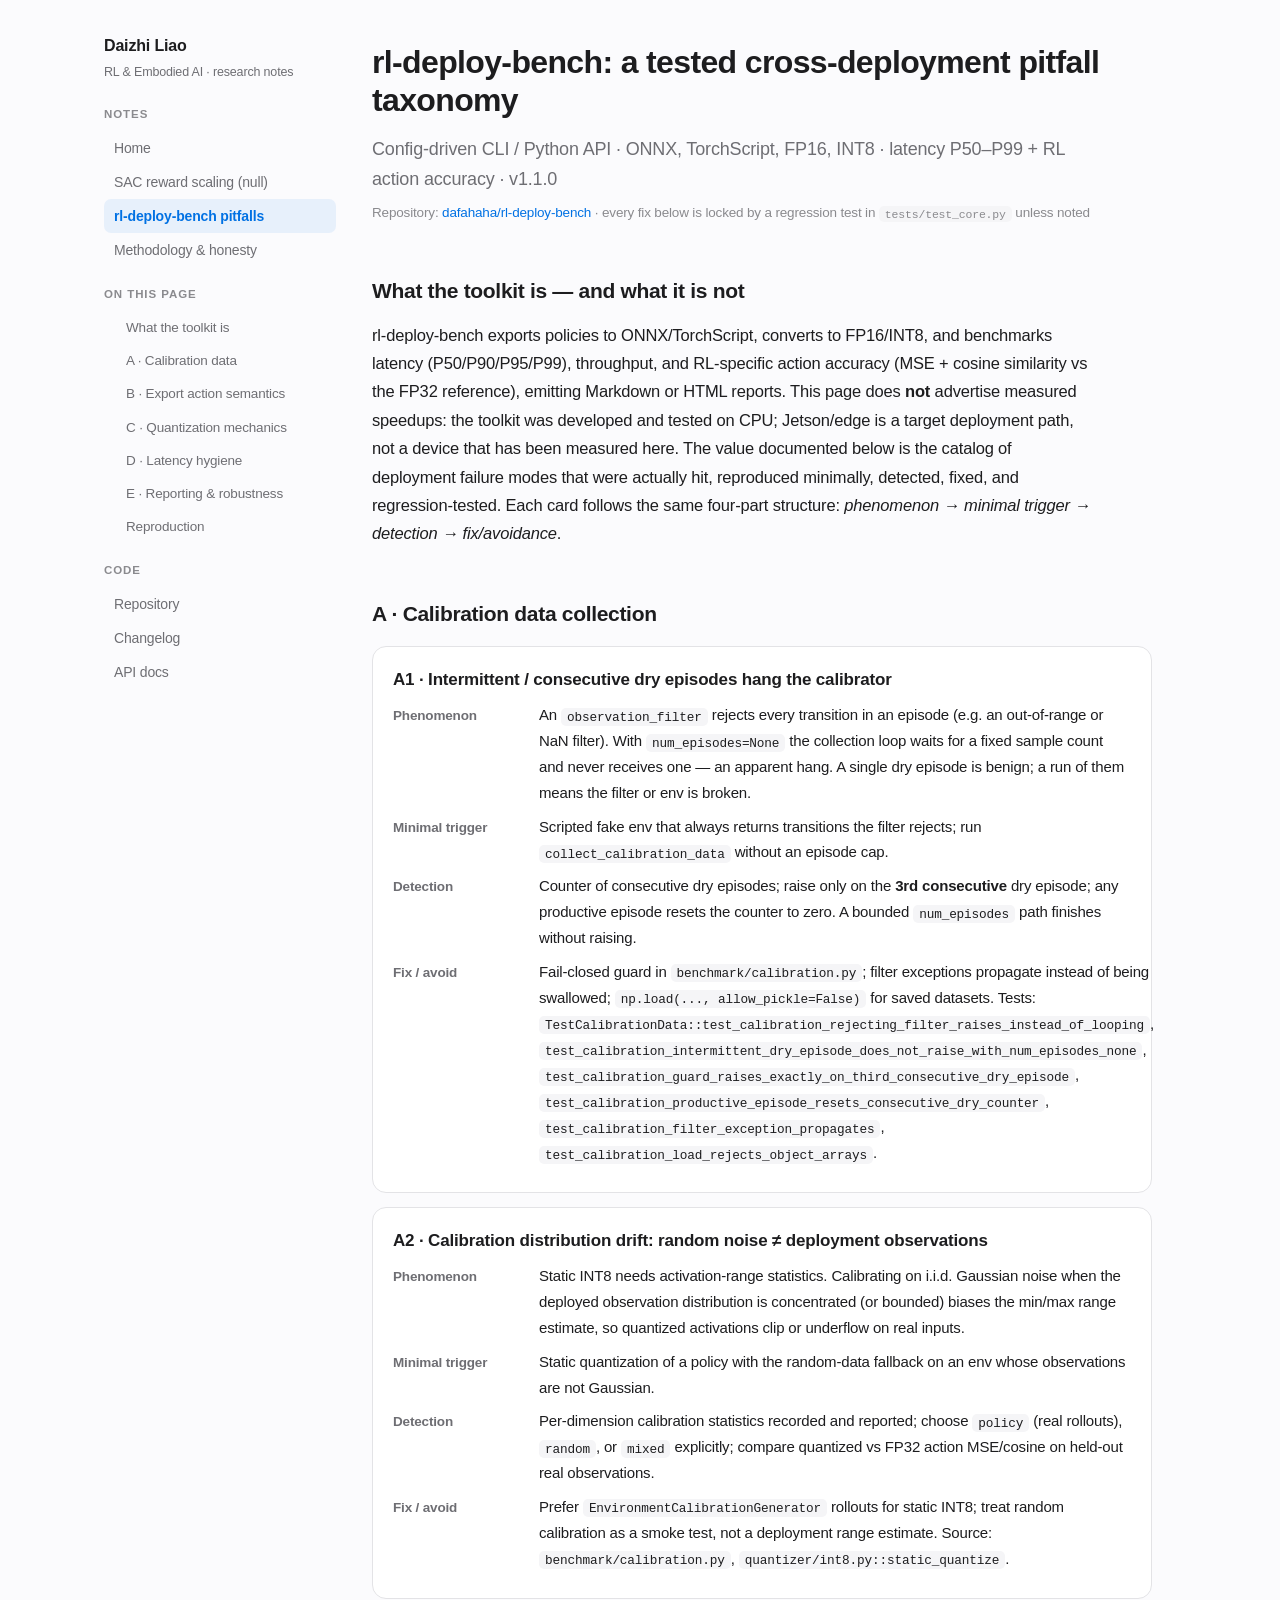
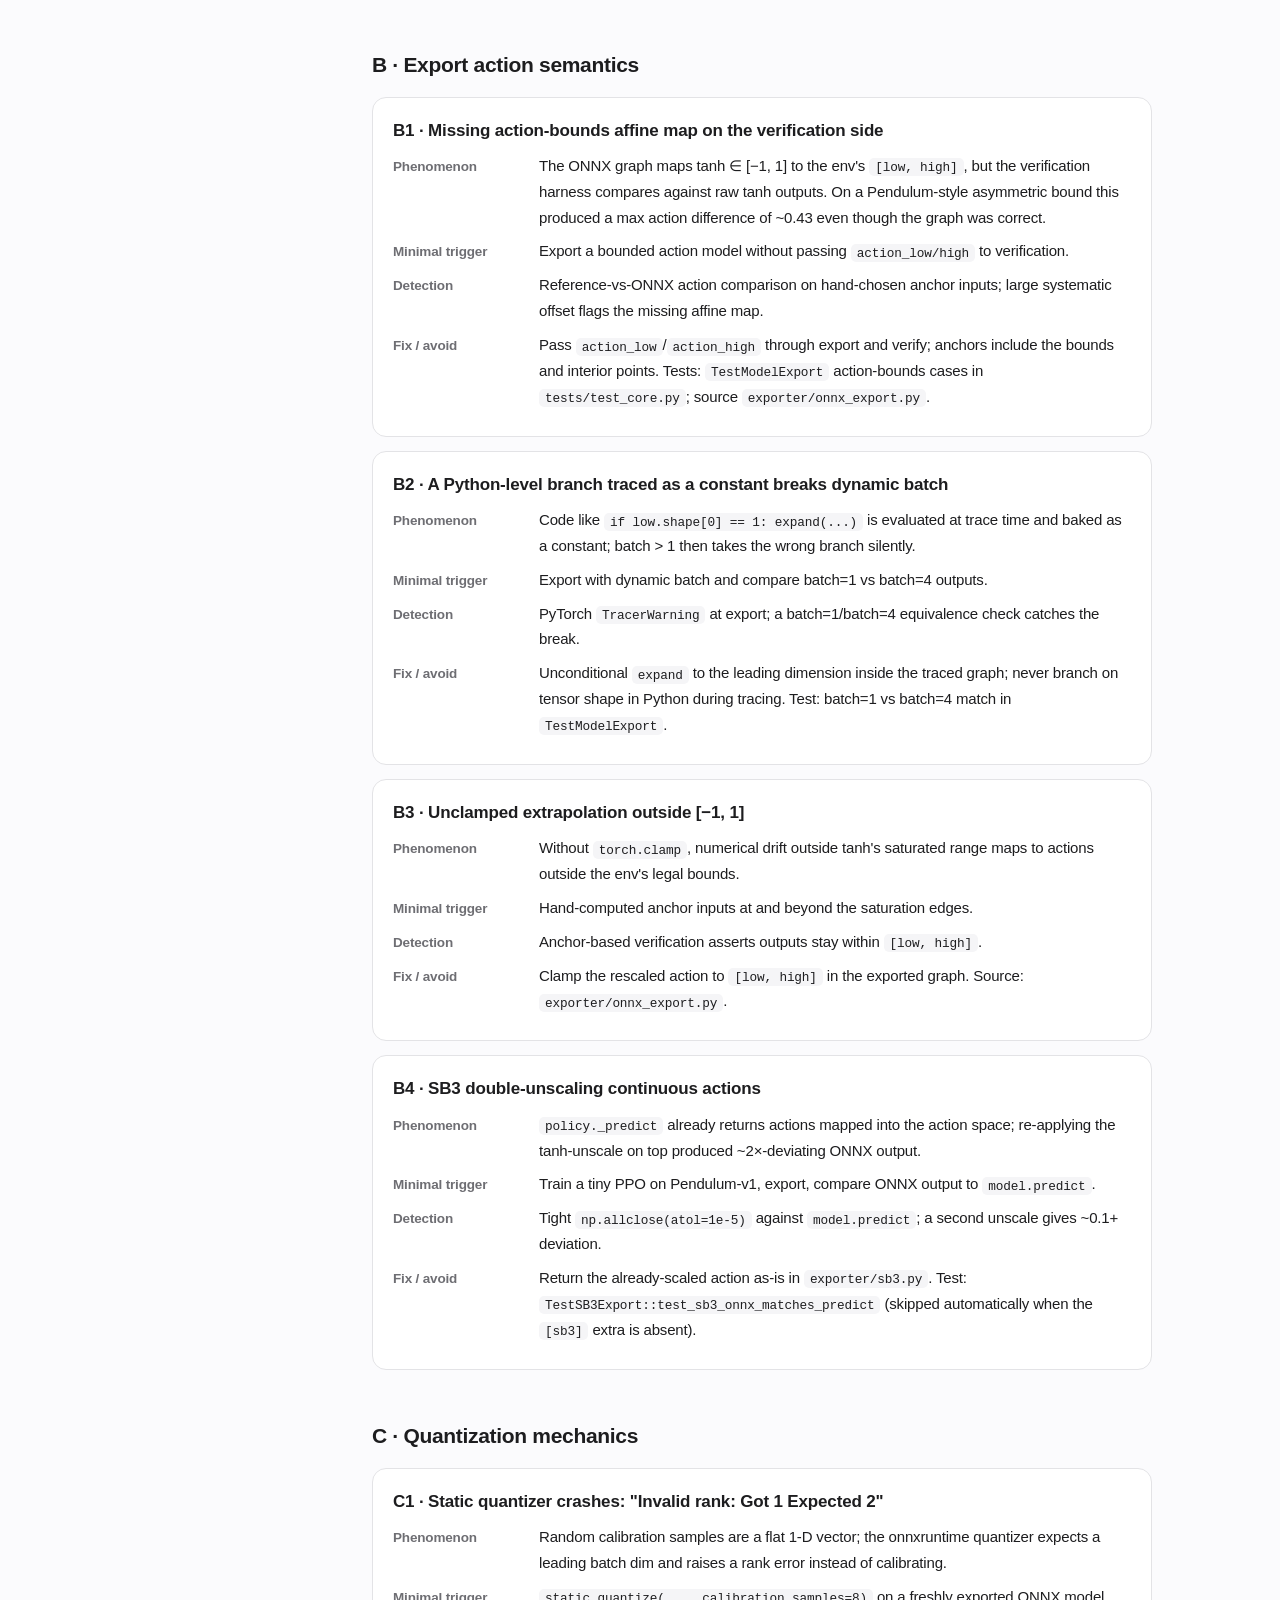
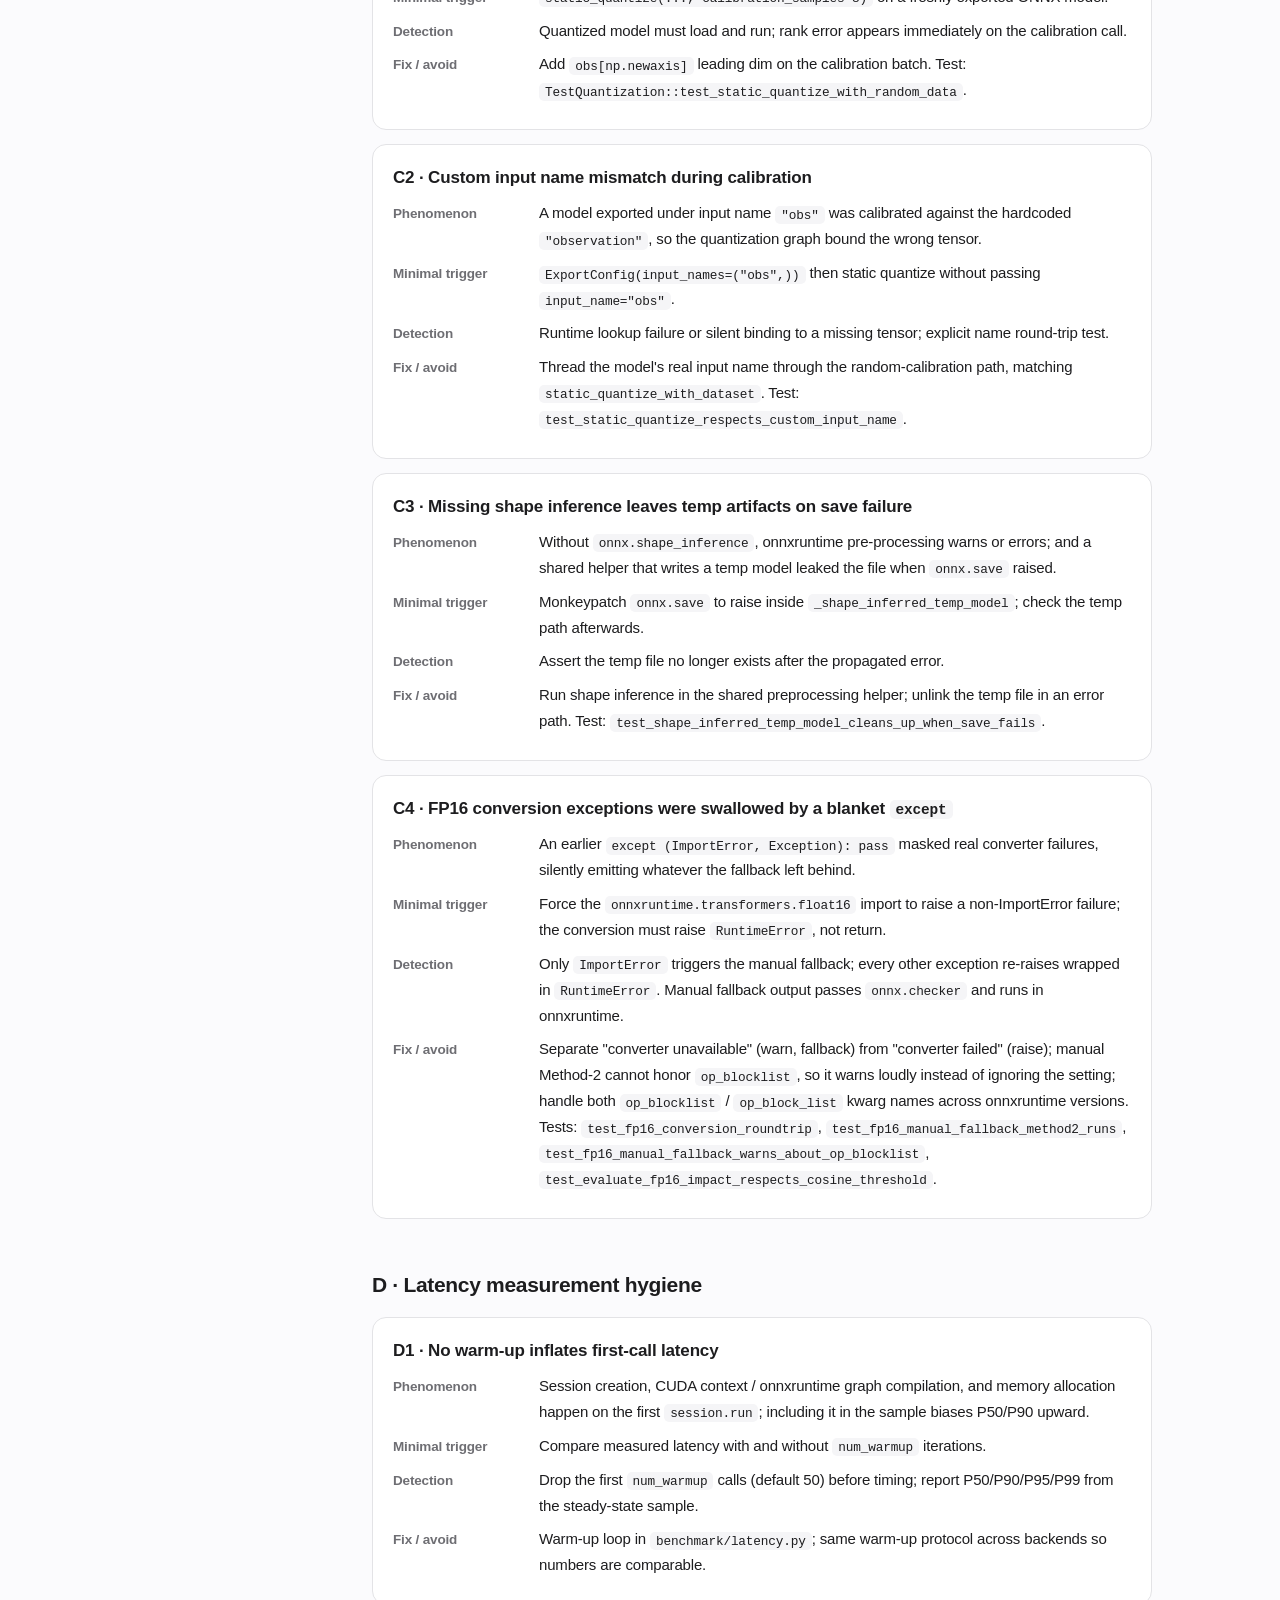
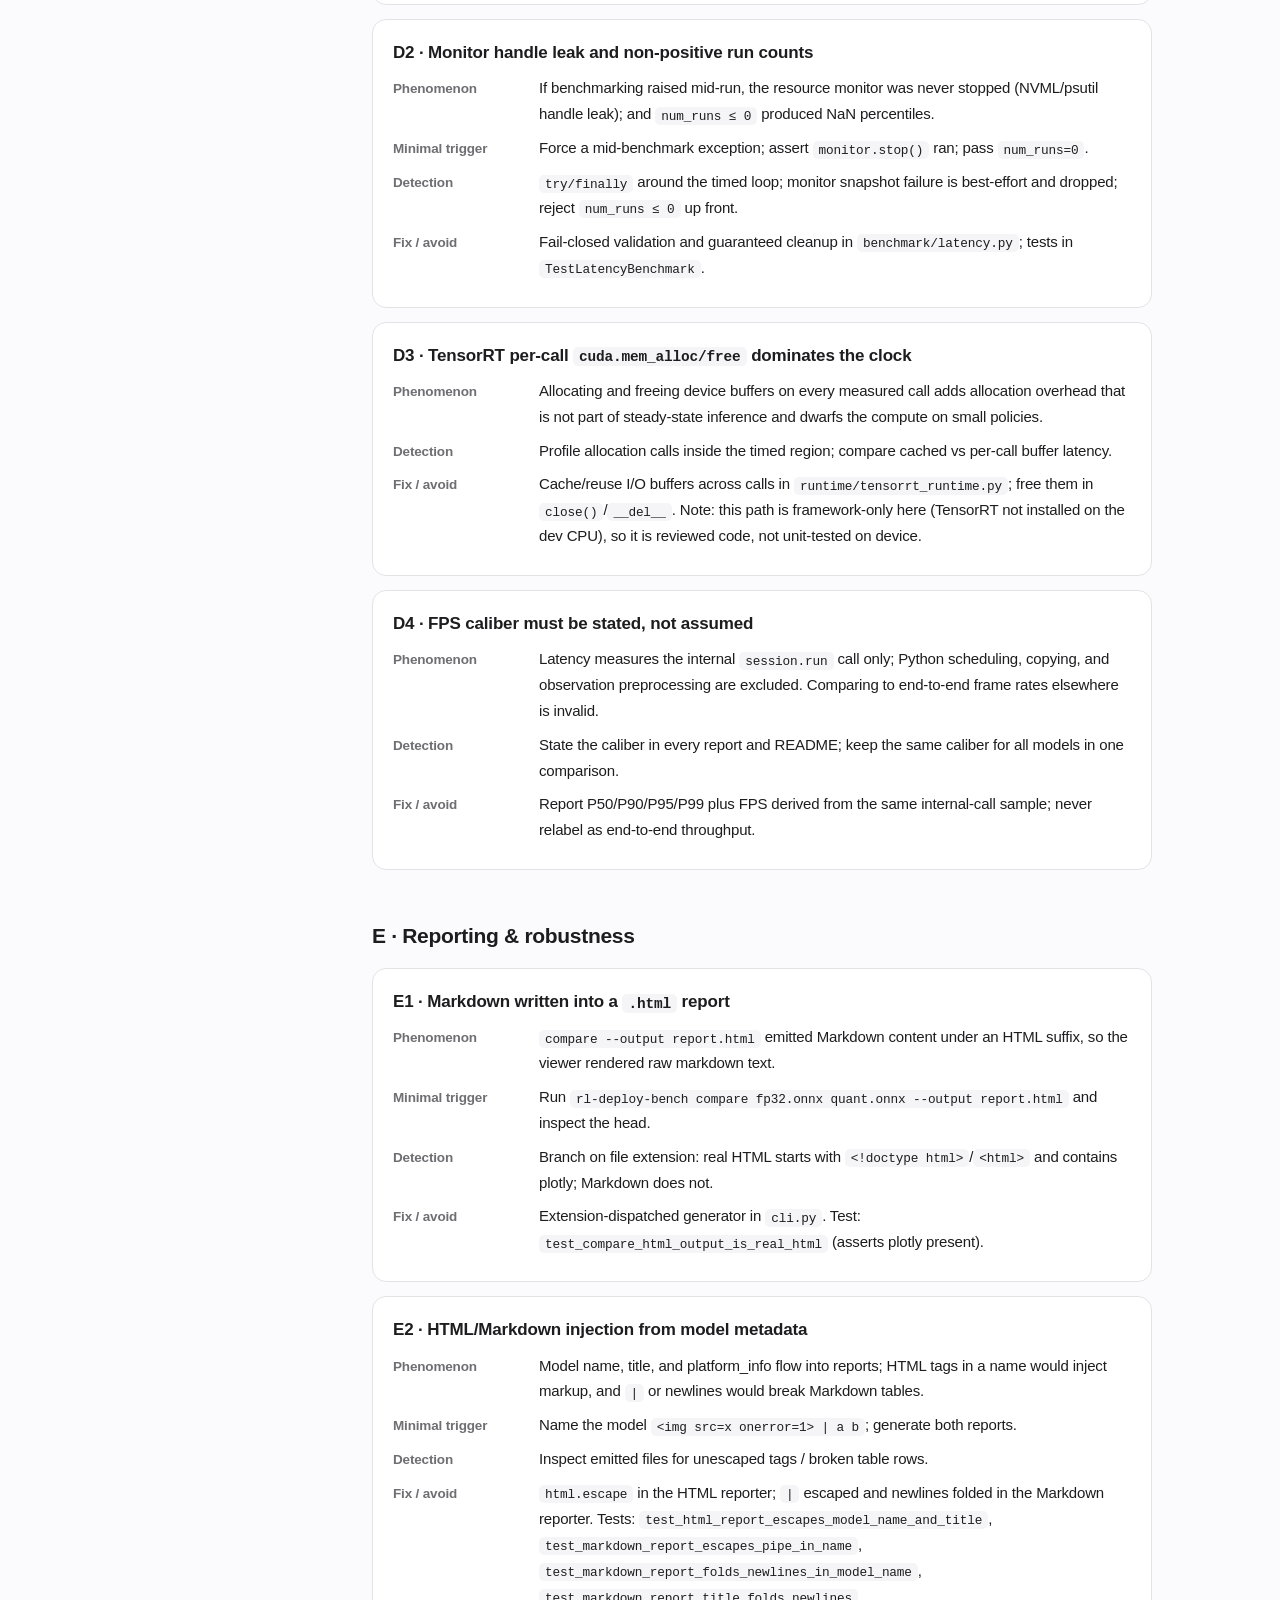
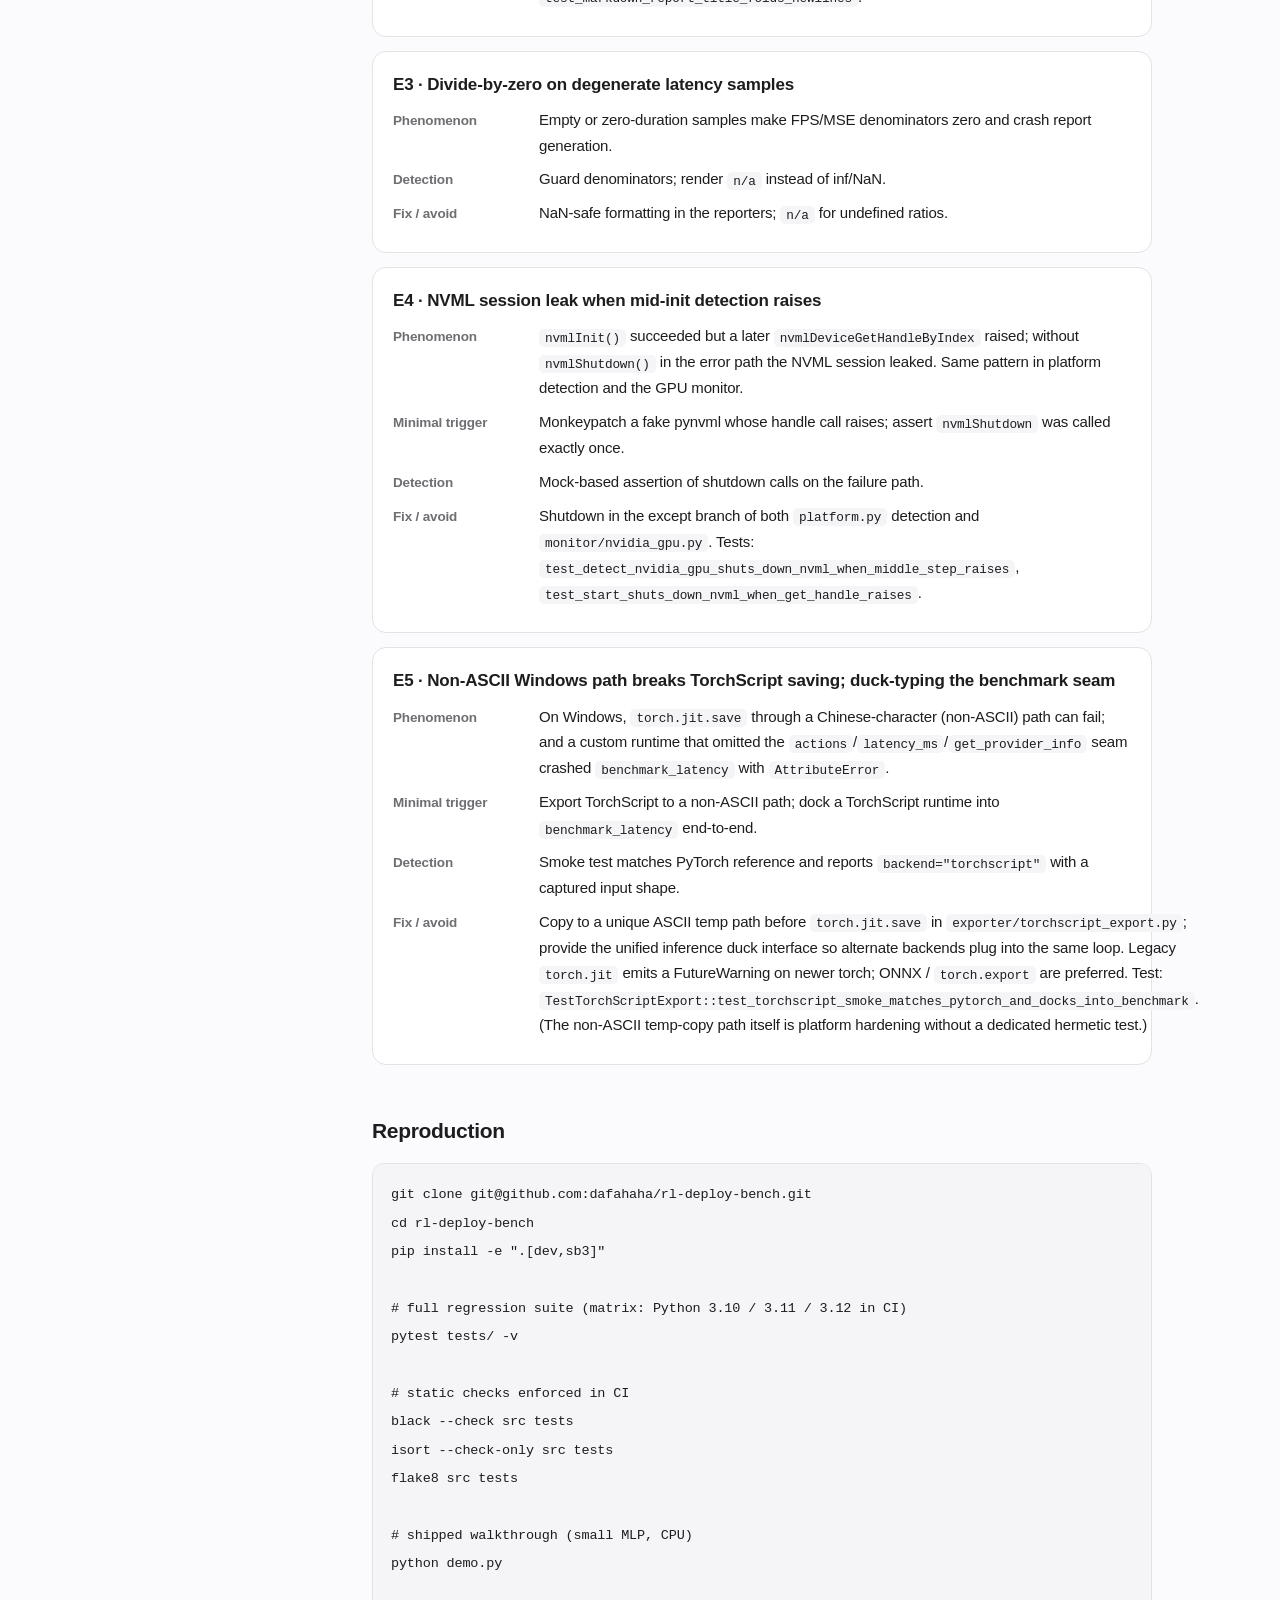
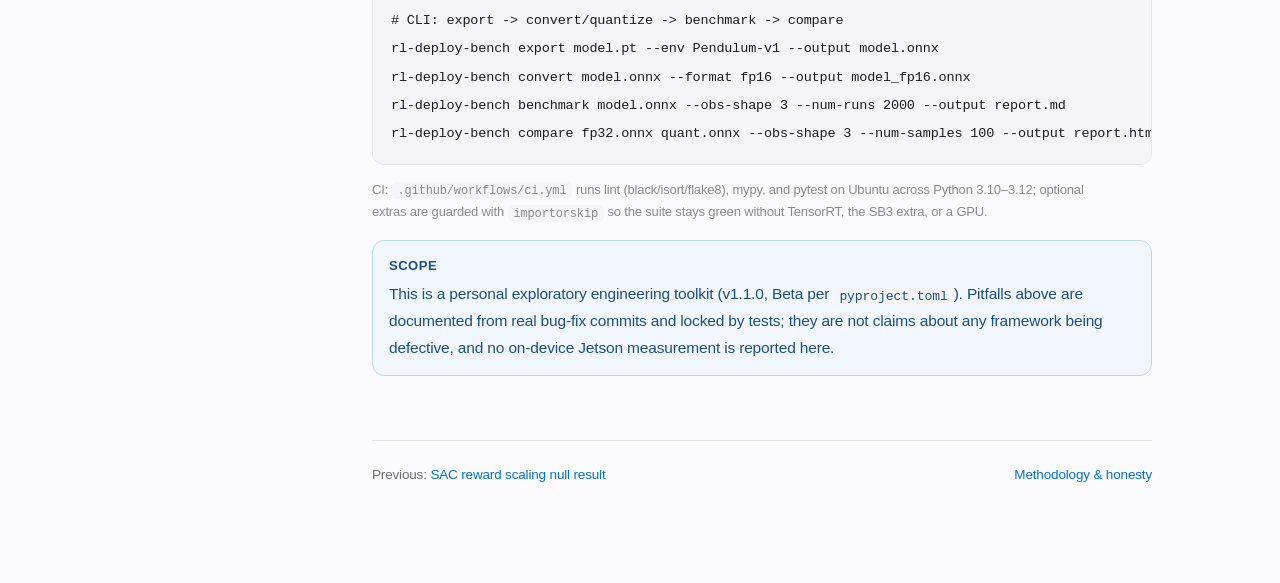
==== docs/deploy-bench.html @ 6b0fac06 "Add zero-build static research notes site under docs/ - Home, pre-registered SAC null-result page, r" ====
<!DOCTYPE html>
<html lang="en">
<head>
<meta charset="utf-8">
<meta name="viewport" content="width=device-width, initial-scale=1">
<title>rl-deploy-bench: a tested cross-deployment pitfall taxonomy · Daizhi Liao</title>
<meta name="description" content="Pitfall taxonomy from rl-deploy-bench v1.1.0: calibration dry episodes, action-bounds affine mismatch, static-quantization rank errors, swallowed FP16 exceptions, monitor leaks, report injection — each with phenomenon, minimal trigger, detection, fix, and the regression test that locks it.">
<link rel="stylesheet" href="assets/style.css">
</head>
<body>
<div class="layout">

<aside class="sidebar">
  <a class="brand" href="index.html">Daizhi Liao<small>RL &amp; Embodied AI · research notes</small></a>
  <nav>
    <div class="group">Notes</div>
    <a href="index.html">Home</a>
    <a href="sac-reward-scaling.html">SAC reward scaling (null)</a>
    <a href="deploy-bench.html" class="active">rl-deploy-bench pitfalls</a>
    <a href="methodology.html">Methodology &amp; honesty</a>
    <div class="group">On this page</div>
    <a href="#what" class="sub">What the toolkit is</a>
    <a href="#calibration" class="sub">A · Calibration data</a>
    <a href="#export" class="sub">B · Export action semantics</a>
    <a href="#quant" class="sub">C · Quantization mechanics</a>
    <a href="#latency" class="sub">D · Latency hygiene</a>
    <a href="#report" class="sub">E · Reporting &amp; robustness</a>
    <a href="#repro" class="sub">Reproduction</a>
    <div class="group">Code</div>
    <a href="https://github.com/dafahaha/rl-deploy-bench" target="_blank" rel="noopener">Repository</a>
    <a href="https://github.com/dafahaha/rl-deploy-bench/blob/main/CHANGELOG.md" target="_blank" rel="noopener">Changelog</a>
    <a href="https://github.com/dafahaha/rl-deploy-bench/blob/main/API.md" target="_blank" rel="noopener">API docs</a>
  </nav>
</aside>

<main class="content">

<header>
  <h1>rl-deploy-bench: a tested cross-deployment pitfall taxonomy</h1>
  <p class="subtitle">Config-driven CLI / Python API · ONNX, TorchScript, FP16, INT8 · latency P50–P99 + RL action accuracy · v1.1.0</p>
  <p class="meta">Repository: <a href="https://github.com/dafahaha/rl-deploy-bench" target="_blank" rel="noopener">dafahaha/rl-deploy-bench</a> · every fix below is locked by a regression test in <code>tests/test_core.py</code> unless noted</p>
</header>

<section id="what" class="toc-anchor">
<h2>What the toolkit is — and what it is not</h2>
<p>
  rl-deploy-bench exports policies to ONNX/TorchScript, converts to FP16/INT8, and benchmarks
  latency (P50/P90/P95/P99), throughput, and RL-specific action accuracy (MSE + cosine similarity
  vs the FP32 reference), emitting Markdown or HTML reports. This page does <strong>not</strong>
  advertise measured speedups: the toolkit was developed and tested on CPU; Jetson/edge is a target
  deployment path, not a device that has been measured here. The value documented below is the
  catalog of deployment failure modes that were actually hit, reproduced minimally, detected, fixed,
  and regression-tested. Each card follows the same four-part structure: <em>phenomenon → minimal
  trigger → detection → fix/avoidance</em>.
</p>
</section>

<h2 id="calibration" class="toc-anchor">A · Calibration data collection</h2>

<div class="pitfall">
  <h3>A1 · Intermittent / consecutive dry episodes hang the calibrator</h3>
  <div class="row"><b>Phenomenon</b><div>An <code>observation_filter</code> rejects every transition in an episode (e.g. an out-of-range or NaN filter). With <code>num_episodes=None</code> the collection loop waits for a fixed sample count and never receives one — an apparent hang. A single dry episode is benign; a run of them means the filter or env is broken.</div></div>
  <div class="row"><b>Minimal trigger</b><div>Scripted fake env that always returns transitions the filter rejects; run <code>collect_calibration_data</code> without an episode cap.</div></div>
  <div class="row"><b>Detection</b><div>Counter of consecutive dry episodes; raise only on the <strong>3rd consecutive</strong> dry episode; any productive episode resets the counter to zero. A bounded <code>num_episodes</code> path finishes without raising.</div></div>
  <div class="row"><b>Fix / avoid</b><div>Fail-closed guard in <code>benchmark/calibration.py</code>; filter exceptions propagate instead of being swallowed; <code>np.load(..., allow_pickle=False)</code> for saved datasets. Tests: <code>TestCalibrationData::test_calibration_rejecting_filter_raises_instead_of_looping</code>, <code>test_calibration_intermittent_dry_episode_does_not_raise_with_num_episodes_none</code>, <code>test_calibration_guard_raises_exactly_on_third_consecutive_dry_episode</code>, <code>test_calibration_productive_episode_resets_consecutive_dry_counter</code>, <code>test_calibration_filter_exception_propagates</code>, <code>test_calibration_load_rejects_object_arrays</code>.</div></div>
</div>

<div class="pitfall">
  <h3>A2 · Calibration distribution drift: random noise ≠ deployment observations</h3>
  <div class="row"><b>Phenomenon</b><div>Static INT8 needs activation-range statistics. Calibrating on i.i.d. Gaussian noise when the deployed observation distribution is concentrated (or bounded) biases the min/max range estimate, so quantized activations clip or underflow on real inputs.</div></div>
  <div class="row"><b>Minimal trigger</b><div>Static quantization of a policy with the random-data fallback on an env whose observations are not Gaussian.</div></div>
  <div class="row"><b>Detection</b><div>Per-dimension calibration statistics recorded and reported; choose <code>policy</code> (real rollouts), <code>random</code>, or <code>mixed</code> explicitly; compare quantized vs FP32 action MSE/cosine on held-out real observations.</div></div>
  <div class="row"><b>Fix / avoid</b><div>Prefer <code>EnvironmentCalibrationGenerator</code> rollouts for static INT8; treat random calibration as a smoke test, not a deployment range estimate. Source: <code>benchmark/calibration.py</code>, <code>quantizer/int8.py::static_quantize</code>.</div></div>
</div>

<h2 id="export" class="toc-anchor">B · Export action semantics</h2>

<div class="pitfall">
  <h3>B1 · Missing action-bounds affine map on the verification side</h3>
  <div class="row"><b>Phenomenon</b><div>The ONNX graph maps tanh ∈ [−1, 1] to the env's <code>[low, high]</code>, but the verification harness compares against raw tanh outputs. On a Pendulum-style asymmetric bound this produced a max action difference of ~0.43 even though the graph was correct.</div></div>
  <div class="row"><b>Minimal trigger</b><div>Export a bounded action model without passing <code>action_low/high</code> to verification.</div></div>
  <div class="row"><b>Detection</b><div>Reference-vs-ONNX action comparison on hand-chosen anchor inputs; large systematic offset flags the missing affine map.</div></div>
  <div class="row"><b>Fix / avoid</b><div>Pass <code>action_low</code>/<code>action_high</code> through export and verify; anchors include the bounds and interior points. Tests: <code>TestModelExport</code> action-bounds cases in <code>tests/test_core.py</code>; source <code>exporter/onnx_export.py</code>.</div></div>
</div>

<div class="pitfall">
  <h3>B2 · A Python-level branch traced as a constant breaks dynamic batch</h3>
  <div class="row"><b>Phenomenon</b><div>Code like <code>if low.shape[0] == 1: expand(...)</code> is evaluated at trace time and baked as a constant; batch > 1 then takes the wrong branch silently.</div></div>
  <div class="row"><b>Minimal trigger</b><div>Export with dynamic batch and compare batch=1 vs batch=4 outputs.</div></div>
  <div class="row"><b>Detection</b><div>PyTorch <code>TracerWarning</code> at export; a batch=1/batch=4 equivalence check catches the break.</div></div>
  <div class="row"><b>Fix / avoid</b><div>Unconditional <code>expand</code> to the leading dimension inside the traced graph; never branch on tensor shape in Python during tracing. Test: batch=1 vs batch=4 match in <code>TestModelExport</code>.</div></div>
</div>

<div class="pitfall">
  <h3>B3 · Unclamped extrapolation outside [−1, 1]</h3>
  <div class="row"><b>Phenomenon</b><div>Without <code>torch.clamp</code>, numerical drift outside tanh's saturated range maps to actions outside the env's legal bounds.</div></div>
  <div class="row"><b>Minimal trigger</b><div>Hand-computed anchor inputs at and beyond the saturation edges.</div></div>
  <div class="row"><b>Detection</b><div>Anchor-based verification asserts outputs stay within <code>[low, high]</code>.</div></div>
  <div class="row"><b>Fix / avoid</b><div>Clamp the rescaled action to <code>[low, high]</code> in the exported graph. Source: <code>exporter/onnx_export.py</code>.</div></div>
</div>

<div class="pitfall">
  <h3>B4 · SB3 double-unscaling continuous actions</h3>
  <div class="row"><b>Phenomenon</b><div><code>policy._predict</code> already returns actions mapped into the action space; re-applying the tanh-unscale on top produced ~2×-deviating ONNX output.</div></div>
  <div class="row"><b>Minimal trigger</b><div>Train a tiny PPO on Pendulum-v1, export, compare ONNX output to <code>model.predict</code>.</div></div>
  <div class="row"><b>Detection</b><div>Tight <code>np.allclose(atol=1e-5)</code> against <code>model.predict</code>; a second unscale gives ~0.1+ deviation.</div></div>
  <div class="row"><b>Fix / avoid</b><div>Return the already-scaled action as-is in <code>exporter/sb3.py</code>. Test: <code>TestSB3Export::test_sb3_onnx_matches_predict</code> (skipped automatically when the <code>[sb3]</code> extra is absent).</div></div>
</div>

<h2 id="quant" class="toc-anchor">C · Quantization mechanics</h2>

<div class="pitfall">
  <h3>C1 · Static quantizer crashes: "Invalid rank: Got 1 Expected 2"</h3>
  <div class="row"><b>Phenomenon</b><div>Random calibration samples are a flat 1-D vector; the onnxruntime quantizer expects a leading batch dim and raises a rank error instead of calibrating.</div></div>
  <div class="row"><b>Minimal trigger</b><div><code>static_quantize(..., calibration_samples=8)</code> on a freshly exported ONNX model.</div></div>
  <div class="row"><b>Detection</b><div>Quantized model must load and run; rank error appears immediately on the calibration call.</div></div>
  <div class="row"><b>Fix / avoid</b><div>Add <code>obs[np.newaxis]</code> leading dim on the calibration batch. Test: <code>TestQuantization::test_static_quantize_with_random_data</code>.</div></div>
</div>

<div class="pitfall">
  <h3>C2 · Custom input name mismatch during calibration</h3>
  <div class="row"><b>Phenomenon</b><div>A model exported under input name <code>"obs"</code> was calibrated against the hardcoded <code>"observation"</code>, so the quantization graph bound the wrong tensor.</div></div>
  <div class="row"><b>Minimal trigger</b><div><code>ExportConfig(input_names=("obs",))</code> then static quantize without passing <code>input_name="obs"</code>.</div></div>
  <div class="row"><b>Detection</b><div>Runtime lookup failure or silent binding to a missing tensor; explicit name round-trip test.</div></div>
  <div class="row"><b>Fix / avoid</b><div>Thread the model's real input name through the random-calibration path, matching <code>static_quantize_with_dataset</code>. Test: <code>test_static_quantize_respects_custom_input_name</code>.</div></div>
</div>

<div class="pitfall">
  <h3>C3 · Missing shape inference leaves temp artifacts on save failure</h3>
  <div class="row"><b>Phenomenon</b><div>Without <code>onnx.shape_inference</code>, onnxruntime pre-processing warns or errors; and a shared helper that writes a temp model leaked the file when <code>onnx.save</code> raised.</div></div>
  <div class="row"><b>Minimal trigger</b><div>Monkeypatch <code>onnx.save</code> to raise inside <code>_shape_inferred_temp_model</code>; check the temp path afterwards.</div></div>
  <div class="row"><b>Detection</b><div>Assert the temp file no longer exists after the propagated error.</div></div>
  <div class="row"><b>Fix / avoid</b><div>Run shape inference in the shared preprocessing helper; unlink the temp file in an error path. Test: <code>test_shape_inferred_temp_model_cleans_up_when_save_fails</code>.</div></div>
</div>

<div class="pitfall">
  <h3>C4 · FP16 conversion exceptions were swallowed by a blanket <code>except</code></h3>
  <div class="row"><b>Phenomenon</b><div>An earlier <code>except (ImportError, Exception): pass</code> masked real converter failures, silently emitting whatever the fallback left behind.</div></div>
  <div class="row"><b>Minimal trigger</b><div>Force the <code>onnxruntime.transformers.float16</code> import to raise a non-ImportError failure; the conversion must raise <code>RuntimeError</code>, not return.</div></div>
  <div class="row"><b>Detection</b><div>Only <code>ImportError</code> triggers the manual fallback; every other exception re-raises wrapped in <code>RuntimeError</code>. Manual fallback output passes <code>onnx.checker</code> and runs in onnxruntime.</div></div>
  <div class="row"><b>Fix / avoid</b><div>Separate "converter unavailable" (warn, fallback) from "converter failed" (raise); manual Method-2 cannot honor <code>op_blocklist</code>, so it warns loudly instead of ignoring the setting; handle both <code>op_blocklist</code> / <code>op_block_list</code> kwarg names across onnxruntime versions. Tests: <code>test_fp16_conversion_roundtrip</code>, <code>test_fp16_manual_fallback_method2_runs</code>, <code>test_fp16_manual_fallback_warns_about_op_blocklist</code>, <code>test_evaluate_fp16_impact_respects_cosine_threshold</code>.</div></div>
</div>

<h2 id="latency" class="toc-anchor">D · Latency measurement hygiene</h2>

<div class="pitfall">
  <h3>D1 · No warm-up inflates first-call latency</h3>
  <div class="row"><b>Phenomenon</b><div>Session creation, CUDA context / onnxruntime graph compilation, and memory allocation happen on the first <code>session.run</code>; including it in the sample biases P50/P90 upward.</div></div>
  <div class="row"><b>Minimal trigger</b><div>Compare measured latency with and without <code>num_warmup</code> iterations.</div></div>
  <div class="row"><b>Detection</b><div>Drop the first <code>num_warmup</code> calls (default 50) before timing; report P50/P90/P95/P99 from the steady-state sample.</div></div>
  <div class="row"><b>Fix / avoid</b><div>Warm-up loop in <code>benchmark/latency.py</code>; same warm-up protocol across backends so numbers are comparable.</div></div>
</div>

<div class="pitfall">
  <h3>D2 · Monitor handle leak and non-positive run counts</h3>
  <div class="row"><b>Phenomenon</b><div>If benchmarking raised mid-run, the resource monitor was never stopped (NVML/psutil handle leak); and <code>num_runs ≤ 0</code> produced NaN percentiles.</div></div>
  <div class="row"><b>Minimal trigger</b><div>Force a mid-benchmark exception; assert <code>monitor.stop()</code> ran; pass <code>num_runs=0</code>.</div></div>
  <div class="row"><b>Detection</b><div><code>try/finally</code> around the timed loop; monitor snapshot failure is best-effort and dropped; reject <code>num_runs ≤ 0</code> up front.</div></div>
  <div class="row"><b>Fix / avoid</b><div>Fail-closed validation and guaranteed cleanup in <code>benchmark/latency.py</code>; tests in <code>TestLatencyBenchmark</code>.</div></div>
</div>

<div class="pitfall">
  <h3>D3 · TensorRT per-call <code>cuda.mem_alloc/free</code> dominates the clock</h3>
  <div class="row"><b>Phenomenon</b><div>Allocating and freeing device buffers on every measured call adds allocation overhead that is not part of steady-state inference and dwarfs the compute on small policies.</div></div>
  <div class="row"><b>Detection</b><div>Profile allocation calls inside the timed region; compare cached vs per-call buffer latency.</div></div>
  <div class="row"><b>Fix / avoid</b><div>Cache/reuse I/O buffers across calls in <code>runtime/tensorrt_runtime.py</code>; free them in <code>close()</code>/<code>__del__</code>. Note: this path is framework-only here (TensorRT not installed on the dev CPU), so it is reviewed code, not unit-tested on device.</div></div>
</div>

<div class="pitfall">
  <h3>D4 · FPS caliber must be stated, not assumed</h3>
  <div class="row"><b>Phenomenon</b><div>Latency measures the internal <code>session.run</code> call only; Python scheduling, copying, and observation preprocessing are excluded. Comparing to end-to-end frame rates elsewhere is invalid.</div></div>
  <div class="row"><b>Detection</b><div>State the caliber in every report and README; keep the same caliber for all models in one comparison.</div></div>
  <div class="row"><b>Fix / avoid</b><div>Report P50/P90/P95/P99 plus FPS derived from the same internal-call sample; never relabel as end-to-end throughput.</div></div>
</div>

<h2 id="report" class="toc-anchor">E · Reporting &amp; robustness</h2>

<div class="pitfall">
  <h3>E1 · Markdown written into a <code>.html</code> report</h3>
  <div class="row"><b>Phenomenon</b><div><code>compare --output report.html</code> emitted Markdown content under an HTML suffix, so the viewer rendered raw markdown text.</div></div>
  <div class="row"><b>Minimal trigger</b><div>Run <code>rl-deploy-bench compare fp32.onnx quant.onnx --output report.html</code> and inspect the head.</div></div>
  <div class="row"><b>Detection</b><div>Branch on file extension: real HTML starts with <code>&lt;!doctype html&gt;</code>/<code>&lt;html&gt;</code> and contains plotly; Markdown does not.</div></div>
  <div class="row"><b>Fix / avoid</b><div>Extension-dispatched generator in <code>cli.py</code>. Test: <code>test_compare_html_output_is_real_html</code> (asserts plotly present).</div></div>
</div>

<div class="pitfall">
  <h3>E2 · HTML/Markdown injection from model metadata</h3>
  <div class="row"><b>Phenomenon</b><div>Model name, title, and platform_info flow into reports; HTML tags in a name would inject markup, and <code>|</code> or newlines would break Markdown tables.</div></div>
  <div class="row"><b>Minimal trigger</b><div>Name the model <code>&lt;img src=x onerror=1&gt; | a
b</code>; generate both reports.</div></div>
  <div class="row"><b>Detection</b><div>Inspect emitted files for unescaped tags / broken table rows.</div></div>
  <div class="row"><b>Fix / avoid</b><div><code>html.escape</code> in the HTML reporter; <code>|</code> escaped and newlines folded in the Markdown reporter. Tests: <code>test_html_report_escapes_model_name_and_title</code>, <code>test_markdown_report_escapes_pipe_in_name</code>, <code>test_markdown_report_folds_newlines_in_model_name</code>, <code>test_markdown_report_title_folds_newlines</code>.</div></div>
</div>

<div class="pitfall">
  <h3>E3 · Divide-by-zero on degenerate latency samples</h3>
  <div class="row"><b>Phenomenon</b><div>Empty or zero-duration samples make FPS/MSE denominators zero and crash report generation.</div></div>
  <div class="row"><b>Detection</b><div>Guard denominators; render <code>n/a</code> instead of inf/NaN.</div></div>
  <div class="row"><b>Fix / avoid</b><div>NaN-safe formatting in the reporters; <code>n/a</code> for undefined ratios.</div></div>
</div>

<div class="pitfall">
  <h3>E4 · NVML session leak when mid-init detection raises</h3>
  <div class="row"><b>Phenomenon</b><div><code>nvmlInit()</code> succeeded but a later <code>nvmlDeviceGetHandleByIndex</code> raised; without <code>nvmlShutdown()</code> in the error path the NVML session leaked. Same pattern in platform detection and the GPU monitor.</div></div>
  <div class="row"><b>Minimal trigger</b><div>Monkeypatch a fake pynvml whose handle call raises; assert <code>nvmlShutdown</code> was called exactly once.</div></div>
  <div class="row"><b>Detection</b><div>Mock-based assertion of shutdown calls on the failure path.</div></div>
  <div class="row"><b>Fix / avoid</b><div>Shutdown in the except branch of both <code>platform.py</code> detection and <code>monitor/nvidia_gpu.py</code>. Tests: <code>test_detect_nvidia_gpu_shuts_down_nvml_when_middle_step_raises</code>, <code>test_start_shuts_down_nvml_when_get_handle_raises</code>.</div></div>
</div>

<div class="pitfall">
  <h3>E5 · Non-ASCII Windows path breaks TorchScript saving; duck-typing the benchmark seam</h3>
  <div class="row"><b>Phenomenon</b><div>On Windows, <code>torch.jit.save</code> through a Chinese-character (non-ASCII) path can fail; and a custom runtime that omitted the <code>actions</code>/<code>latency_ms</code>/<code>get_provider_info</code> seam crashed <code>benchmark_latency</code> with <code>AttributeError</code>.</div></div>
  <div class="row"><b>Minimal trigger</b><div>Export TorchScript to a non-ASCII path; dock a TorchScript runtime into <code>benchmark_latency</code> end-to-end.</div></div>
  <div class="row"><b>Detection</b><div>Smoke test matches PyTorch reference and reports <code>backend="torchscript"</code> with a captured input shape.</div></div>
  <div class="row"><b>Fix / avoid</b><div>Copy to a unique ASCII temp path before <code>torch.jit.save</code> in <code>exporter/torchscript_export.py</code>; provide the unified inference duck interface so alternate backends plug into the same loop. Legacy <code>torch.jit</code> emits a FutureWarning on newer torch; ONNX / <code>torch.export</code> are preferred. Test: <code>TestTorchScriptExport::test_torchscript_smoke_matches_pytorch_and_docks_into_benchmark</code>. (The non-ASCII temp-copy path itself is platform hardening without a dedicated hermetic test.)</div></div>
</div>

<h2 id="repro" class="toc-anchor">Reproduction</h2>
<pre><code>git clone git@github.com:dafahaha/rl-deploy-bench.git
cd rl-deploy-bench
pip install -e ".[dev,sb3]"

# full regression suite (matrix: Python 3.10 / 3.11 / 3.12 in CI)
pytest tests/ -v

# static checks enforced in CI
black --check src tests
isort --check-only src tests
flake8 src tests

# shipped walkthrough (small MLP, CPU)
python demo.py

# CLI: export -&gt; convert/quantize -&gt; benchmark -&gt; compare
rl-deploy-bench export model.pt --env Pendulum-v1 --output model.onnx
rl-deploy-bench convert model.onnx --format fp16 --output model_fp16.onnx
rl-deploy-bench benchmark model.onnx --obs-shape 3 --num-runs 2000 --output report.md
rl-deploy-bench compare fp32.onnx quant.onnx --obs-shape 3 --num-samples 100 --output report.html</code></pre>
<p class="src">
  CI: <code>.github/workflows/ci.yml</code> runs lint (black/isort/flake8), mypy, and pytest on
  Ubuntu across Python 3.10–3.12; optional extras are guarded with <code>importorskip</code> so the
  suite stays green without TensorRT, the SB3 extra, or a GPU.
</p>

<div class="callout note">
  <span class="tag">Scope</span>
  This is a personal exploratory engineering toolkit (v1.1.0, Beta per <code>pyproject.toml</code>).
  Pitfalls above are documented from real bug-fix commits and locked by tests; they are not claims
  about any framework being defective, and no on-device Jetson measurement is reported here.
</div>

<footer>
  <span>Previous: <a href="sac-reward-scaling.html">SAC reward scaling null result</a></span>
  <span><a href="methodology.html">Methodology &amp; honesty</a></span>
</footer>

</main>
</div>
</body>
</html>
---- docs/assets/style.css ----
/* Academic notes site — light, clean, no dark theme, no emoji styling. */
:root{
  --ink:#1d1d1f;
  --sub:#6e6e73;
  --faint:#8a8a8e;
  --bg:#fbfbfd;
  --card:#ffffff;
  --code-bg:#f5f5f7;
  --line:#e3e3e6;
  --accent:#0071e3;
  --accent-soft:rgba(0,113,227,.08);
  --warn-bg:#fff7ed;
  --warn-line:#f0c98a;
  --warn-ink:#7a4f12;
  --note-bg:#f2f7ff;
  --note-line:#b9d6f5;
  --note-ink:#1c4e89;
  --ok-bg:#f2faf4;
  --ok-line:#bfe3c8;
  --ok-ink:#1d7d34;
  --mono:"SF Mono",Menlo,Consolas,"Liberation Mono",monospace;
}
*{box-sizing:border-box;margin:0;padding:0;}
html{scroll-behavior:smooth;-webkit-text-size-adjust:100%;}
body{
  background:var(--bg);color:var(--ink);
  font-family:-apple-system,BlinkMacSystemFont,"SF Pro Text","SF Pro Display",
    "Segoe UI",Roboto,"Helvetica Neue",Arial,"PingFang SC","Microsoft YaHei",sans-serif;
  line-height:1.72;font-size:16.5px;letter-spacing:-0.01em;
  -webkit-font-smoothing:antialiased;-moz-osx-font-smoothing:grayscale;
}
a{color:var(--accent);text-decoration:none;}
a:hover{text-decoration:underline;}

/* ---------- layout ---------- */
.layout{display:flex;max-width:1120px;margin:0 auto;gap:36px;padding:0 24px;}
.sidebar{
  width:232px;flex:0 0 232px;position:sticky;top:0;height:100vh;
  overflow-y:auto;padding:32px 0 48px;
}
.content{flex:1 1 auto;max-width:780px;padding:36px 0 96px;min-width:0;}
.sidebar .brand{font-weight:700;font-size:16px;color:var(--ink);display:block;margin-bottom:4px;}
.sidebar .brand small{display:block;font-weight:500;font-size:12.5px;color:var(--sub);margin-top:2px;}
.sidebar nav{margin-top:22px;}
.sidebar nav .group{font-size:11.5px;font-weight:600;letter-spacing:.08em;text-transform:uppercase;color:var(--faint);margin:18px 0 6px;}
.sidebar nav a{display:block;color:var(--sub);font-size:14px;padding:5px 10px;border-radius:7px;}
.sidebar nav a:hover{background:var(--code-bg);text-decoration:none;color:var(--ink);}
.sidebar nav a.active{color:var(--accent);background:var(--accent-soft);font-weight:600;}
.sidebar nav a.sub{padding-left:22px;font-size:13.5px;}

/* ---------- typography ---------- */
h1{font-size:32px;line-height:1.18;font-weight:700;letter-spacing:-0.02em;margin:8px 0 14px;}
h2{font-size:21px;font-weight:700;letter-spacing:-0.015em;margin:40px 0 12px;padding-top:8px;}
h3{font-size:17px;font-weight:650;margin:26px 0 8px;}
p{margin:11px 0;max-width:720px;}
ul,ol{margin:10px 0 10px 22px;max-width:720px;}
li{margin:6px 0;}
strong{font-weight:650;}
.subtitle{font-size:18px;color:var(--sub);margin:6px 0;}
.meta{font-size:13.5px;color:var(--faint);margin:6px 0 18px;}
.lead{font-size:17.5px;color:#3a3a3c;max-width:680px;}

/* ---------- components ---------- */
.card{background:var(--card);border:1px solid var(--line);border-radius:14px;padding:20px 22px;margin:16px 0;}
.grid2{display:grid;grid-template-columns:1fr 1fr;gap:14px;}
@media(max-width:900px){.grid2{grid-template-columns:1fr;}}
.callout{border-radius:12px;padding:14px 16px;margin:16px 0;font-size:15.5px;border:1px solid;}
.callout.note{background:var(--note-bg);border-color:var(--note-line);color:var(--note-ink);}
.callout.warn{background:var(--warn-bg);border-color:var(--warn-line);color:var(--warn-ink);}
.callout.ok{background:var(--ok-bg);border-color:var(--ok-line);color:var(--ok-ink);}
.callout .tag{font-weight:700;display:block;margin-bottom:4px;font-size:13px;letter-spacing:.04em;text-transform:uppercase;}
table{border-collapse:collapse;width:100%;max-width:720px;margin:14px 0;font-size:15px;}
th,td{text-align:left;padding:9px 12px;border-bottom:1px solid var(--line);vertical-align:top;}
th{font-weight:600;color:var(--sub);font-size:13px;letter-spacing:.02em;}
td.num,th.num{text-align:right;font-variant-numeric:tabular-nums;}
code{font-family:var(--mono);font-size:.85em;background:var(--code-bg);padding:1.5px 6px;border-radius:5px;}
pre{background:var(--code-bg);border:1px solid var(--line);border-radius:12px;padding:16px 18px;overflow-x:auto;margin:14px 0;}
pre code{background:none;padding:0;font-size:13.5px;line-height:1.6;}
figure{margin:18px 0;}
figure img{max-width:100%;border:1px solid var(--line);border-radius:12px;background:#fff;}
figcaption{font-size:13.5px;color:var(--sub);margin-top:8px;}
.chips{display:flex;flex-wrap:wrap;gap:8px;margin:12px 0;}
.chip{font-size:12.5px;color:var(--sub);background:var(--code-bg);border-radius:7px;padding:3px 10px;}
.pill{display:inline-block;font-size:12.5px;font-weight:600;border-radius:999px;padding:2px 11px;}
.pill.null{background:rgba(122,79,18,.12);color:var(--warn-ink);}
.pill.tool{background:var(--accent-soft);color:var(--accent);}
.pill.explore{background:rgba(110,110,115,.12);color:var(--sub);}
.toc-anchor{scroll-margin-top:24px;}
.src{font-size:13px;color:var(--faint);}
.src code{font-size:12px;}
.eq{
  text-align:center;font-style:italic;font-size:18px;
  margin:18px 0;padding:14px 18px;background:var(--card);
  border:1px solid var(--line);border-radius:12px;overflow-x:auto;white-space:nowrap;
}
.eq sub{font-style:normal;}
footer{margin-top:64px;padding-top:22px;border-top:1px solid var(--line);font-size:13.5px;color:var(--sub);display:flex;flex-wrap:wrap;gap:12px;justify-content:space-between;}

/* ---------- pitfall taxonomy cards ---------- */
.pitfall{background:var(--card);border:1px solid var(--line);border-radius:14px;padding:18px 20px;margin:14px 0;}
.pitfall h3{margin-top:0;}
.pitfall .row{display:grid;grid-template-columns:130px 1fr;gap:8px 16px;font-size:15px;margin:8px 0;}
.pitfall .row b{color:var(--sub);font-weight:600;font-size:13.5px;padding-top:2px;}
@media(max-width:700px){.pitfall .row{grid-template-columns:1fr;gap:2px;}}

/* ---------- mobile ---------- */
@media(max-width:860px){
  .layout{flex-direction:column;gap:0;padding:0 18px;}
  .sidebar{position:static;width:auto;flex:none;height:auto;border-bottom:1px solid var(--line);padding:18px 0;}
  .sidebar nav{display:flex;flex-wrap:wrap;gap:4px;}
  .sidebar nav .group{width:100%;margin:10px 0 2px;}
  .sidebar nav a{padding:5px 10px;}
  h1{font-size:27px;}
}
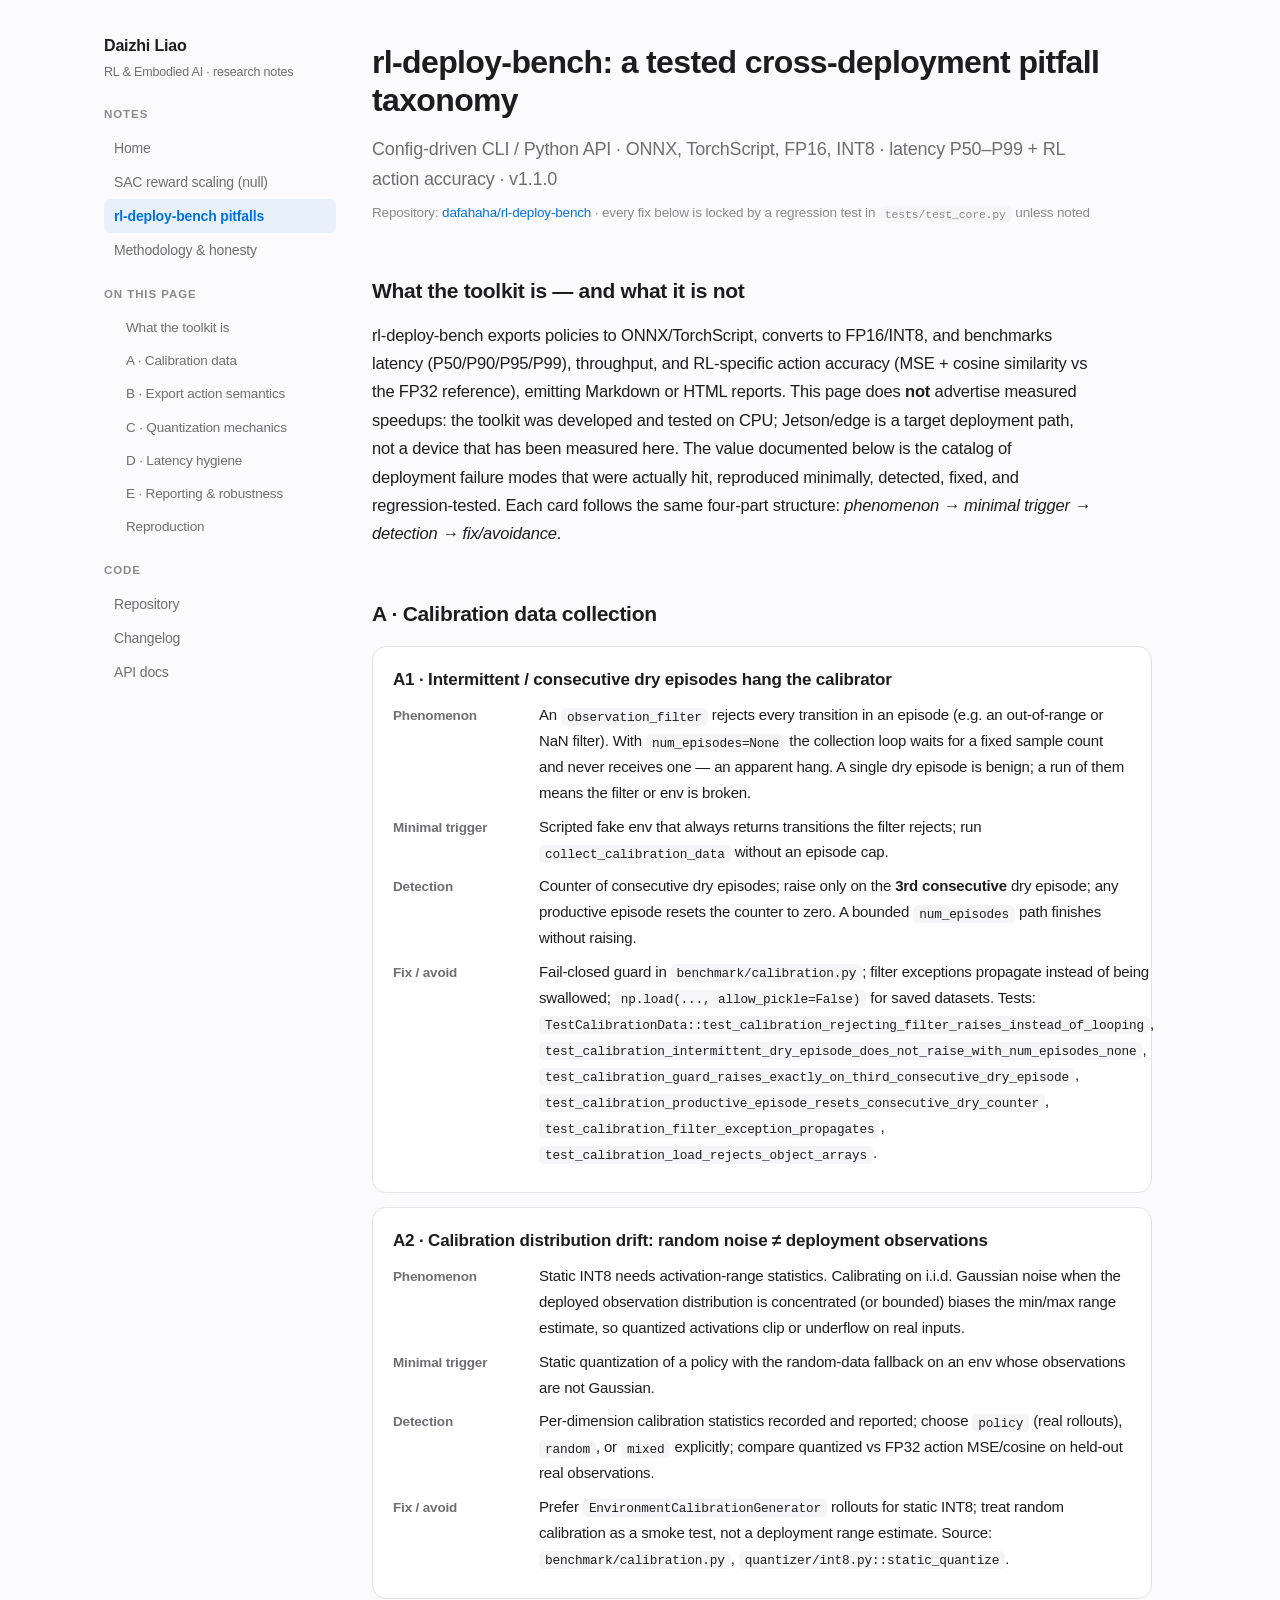
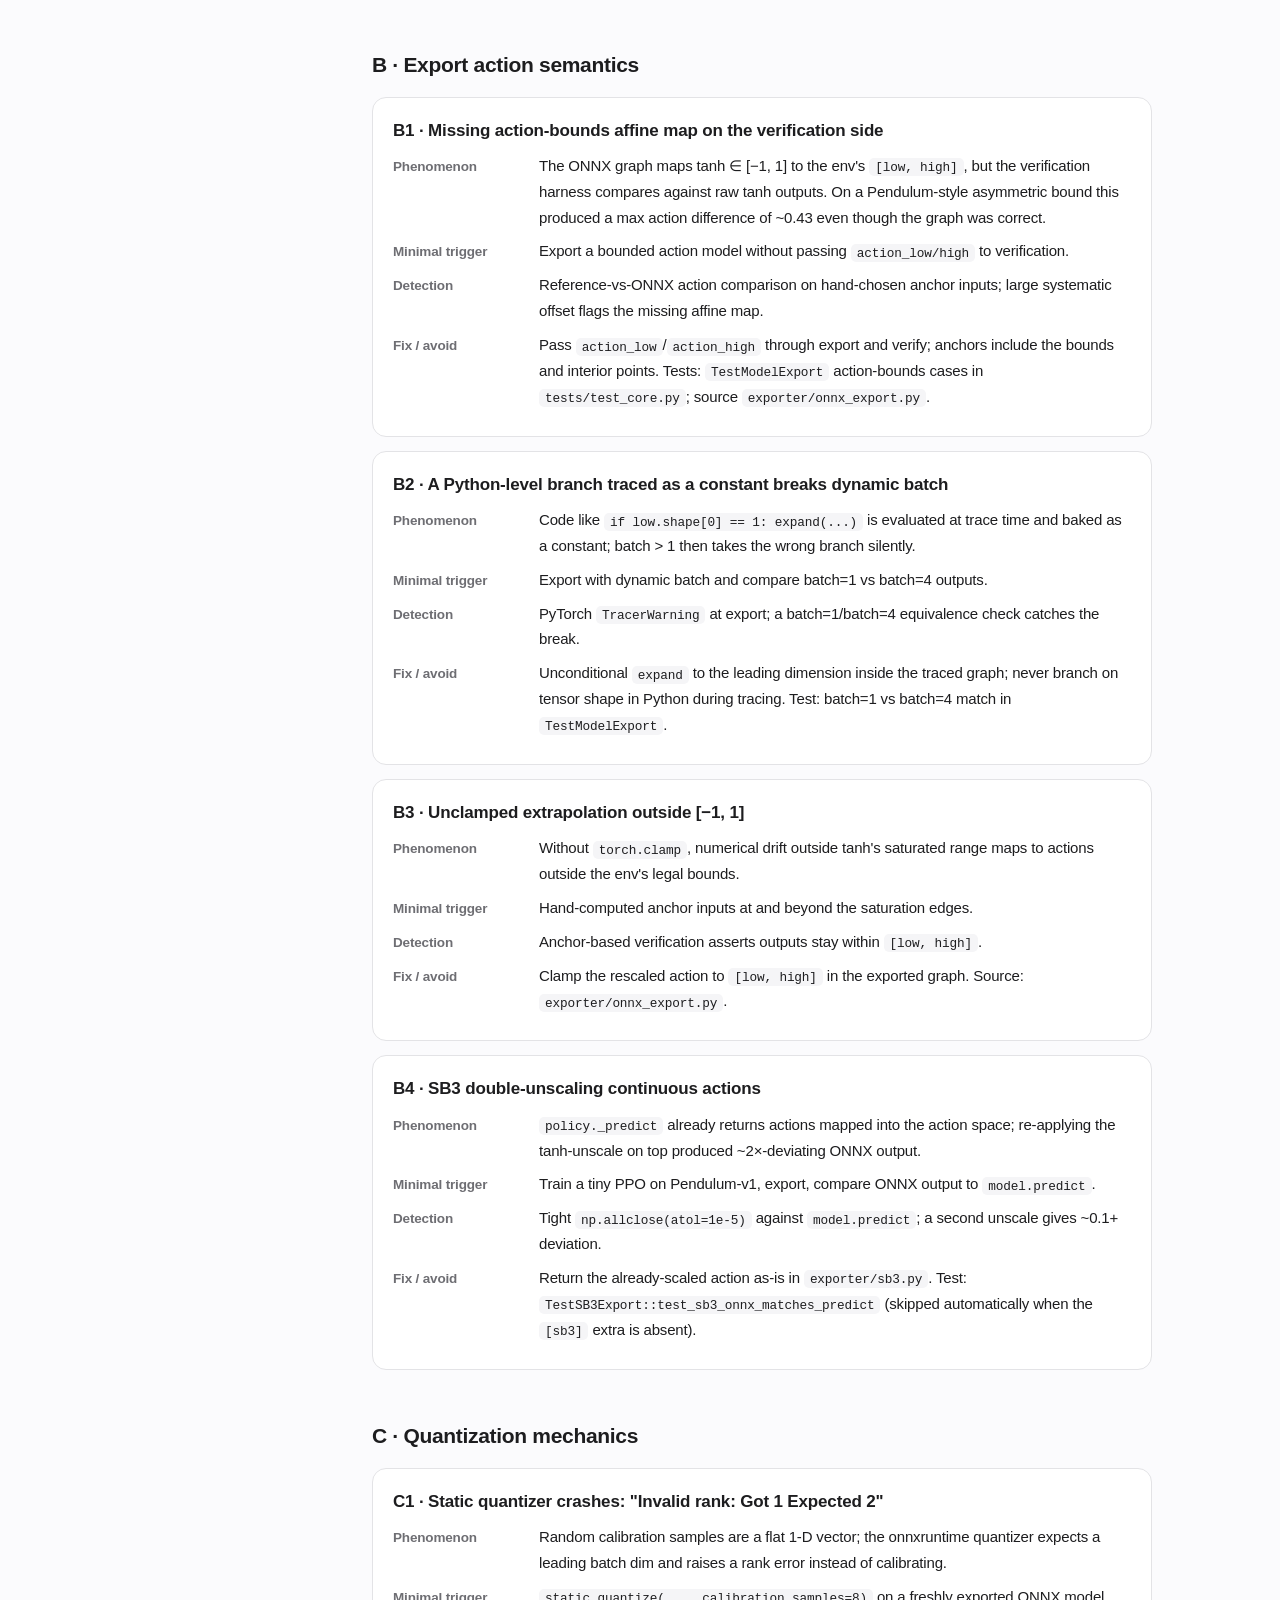
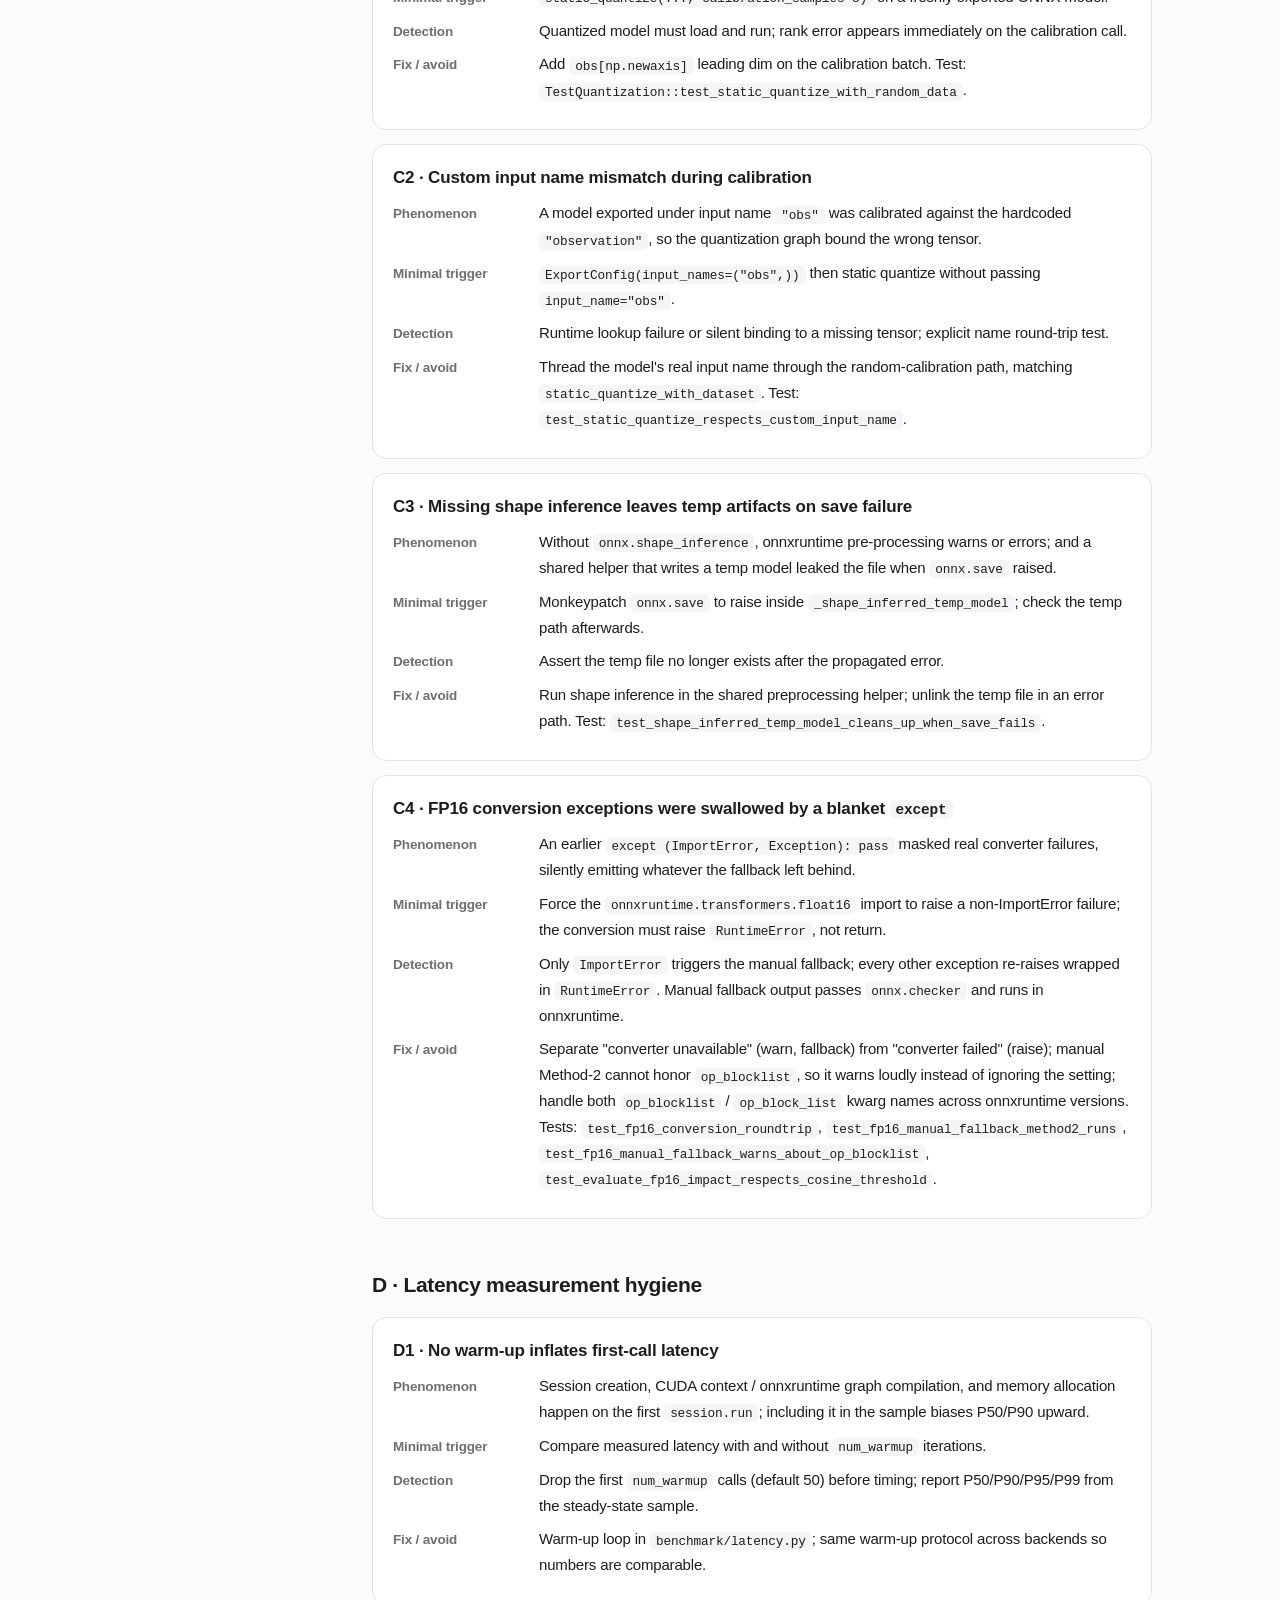
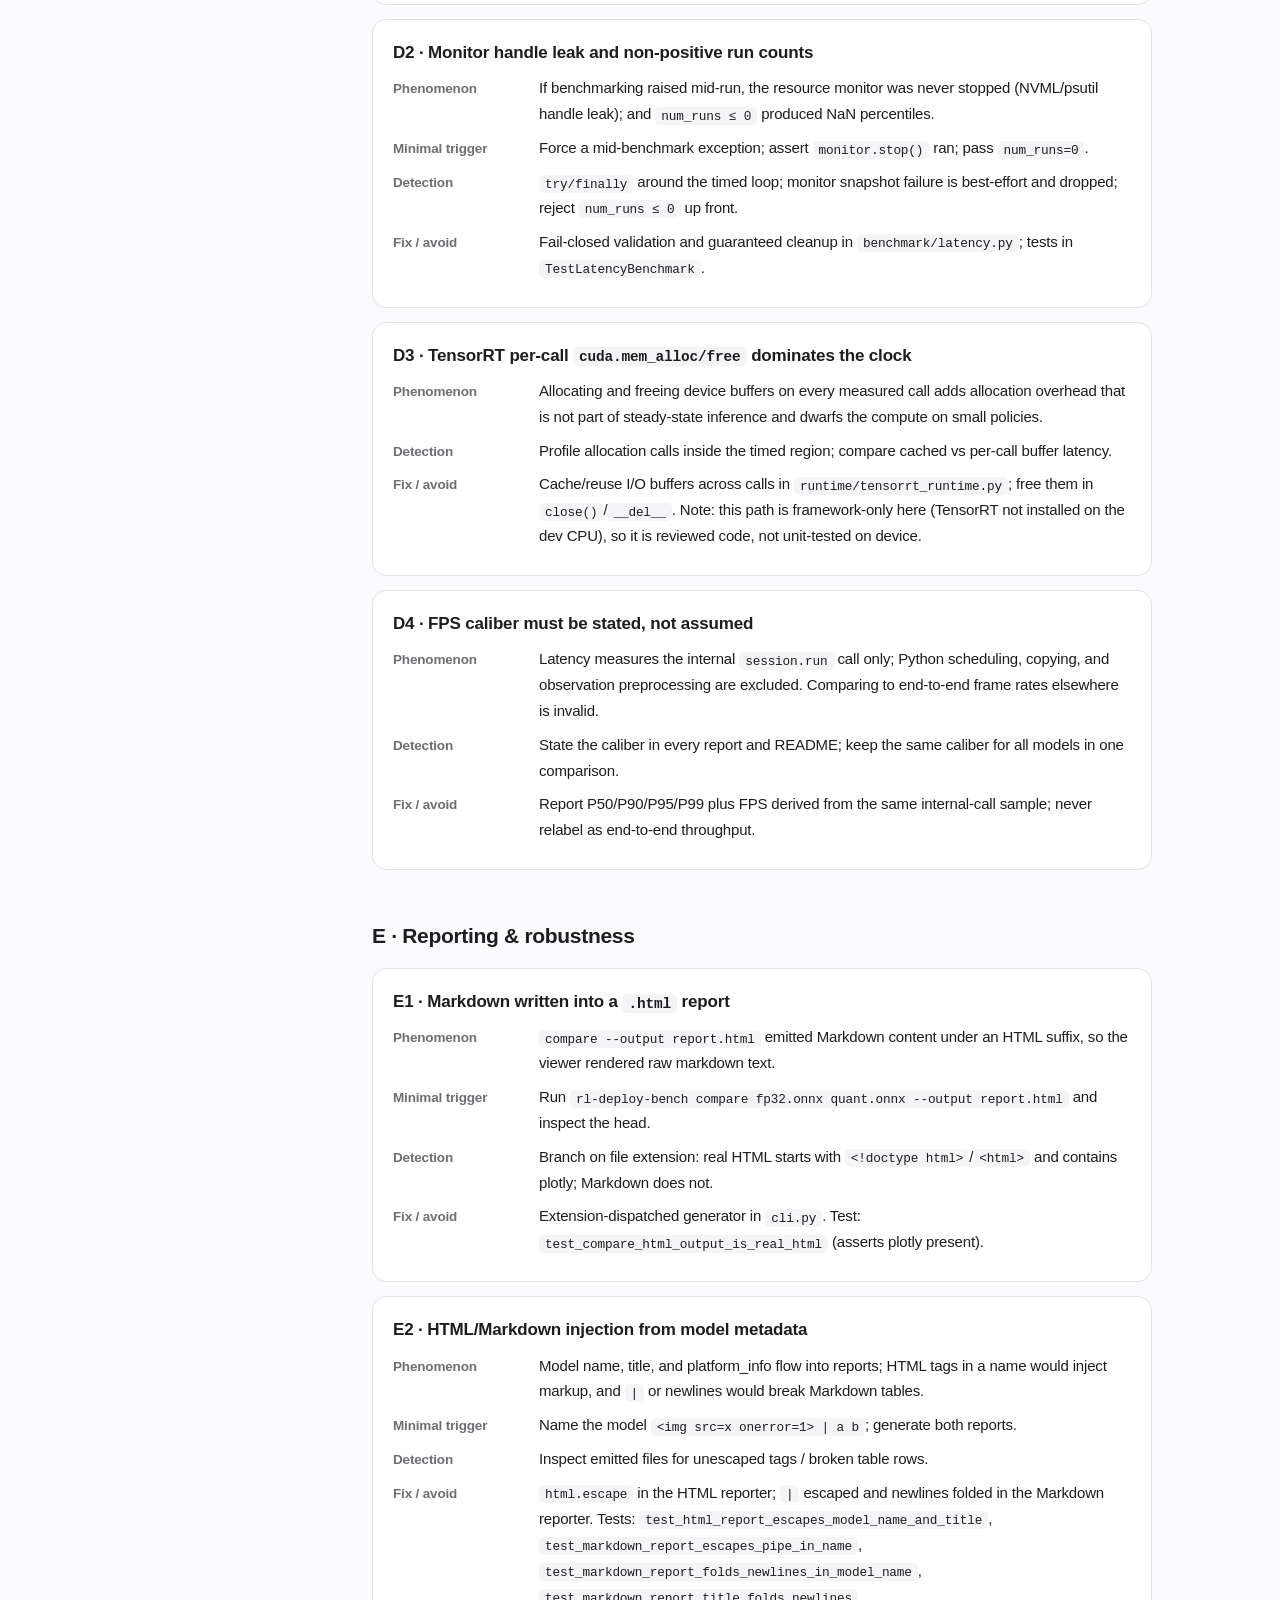
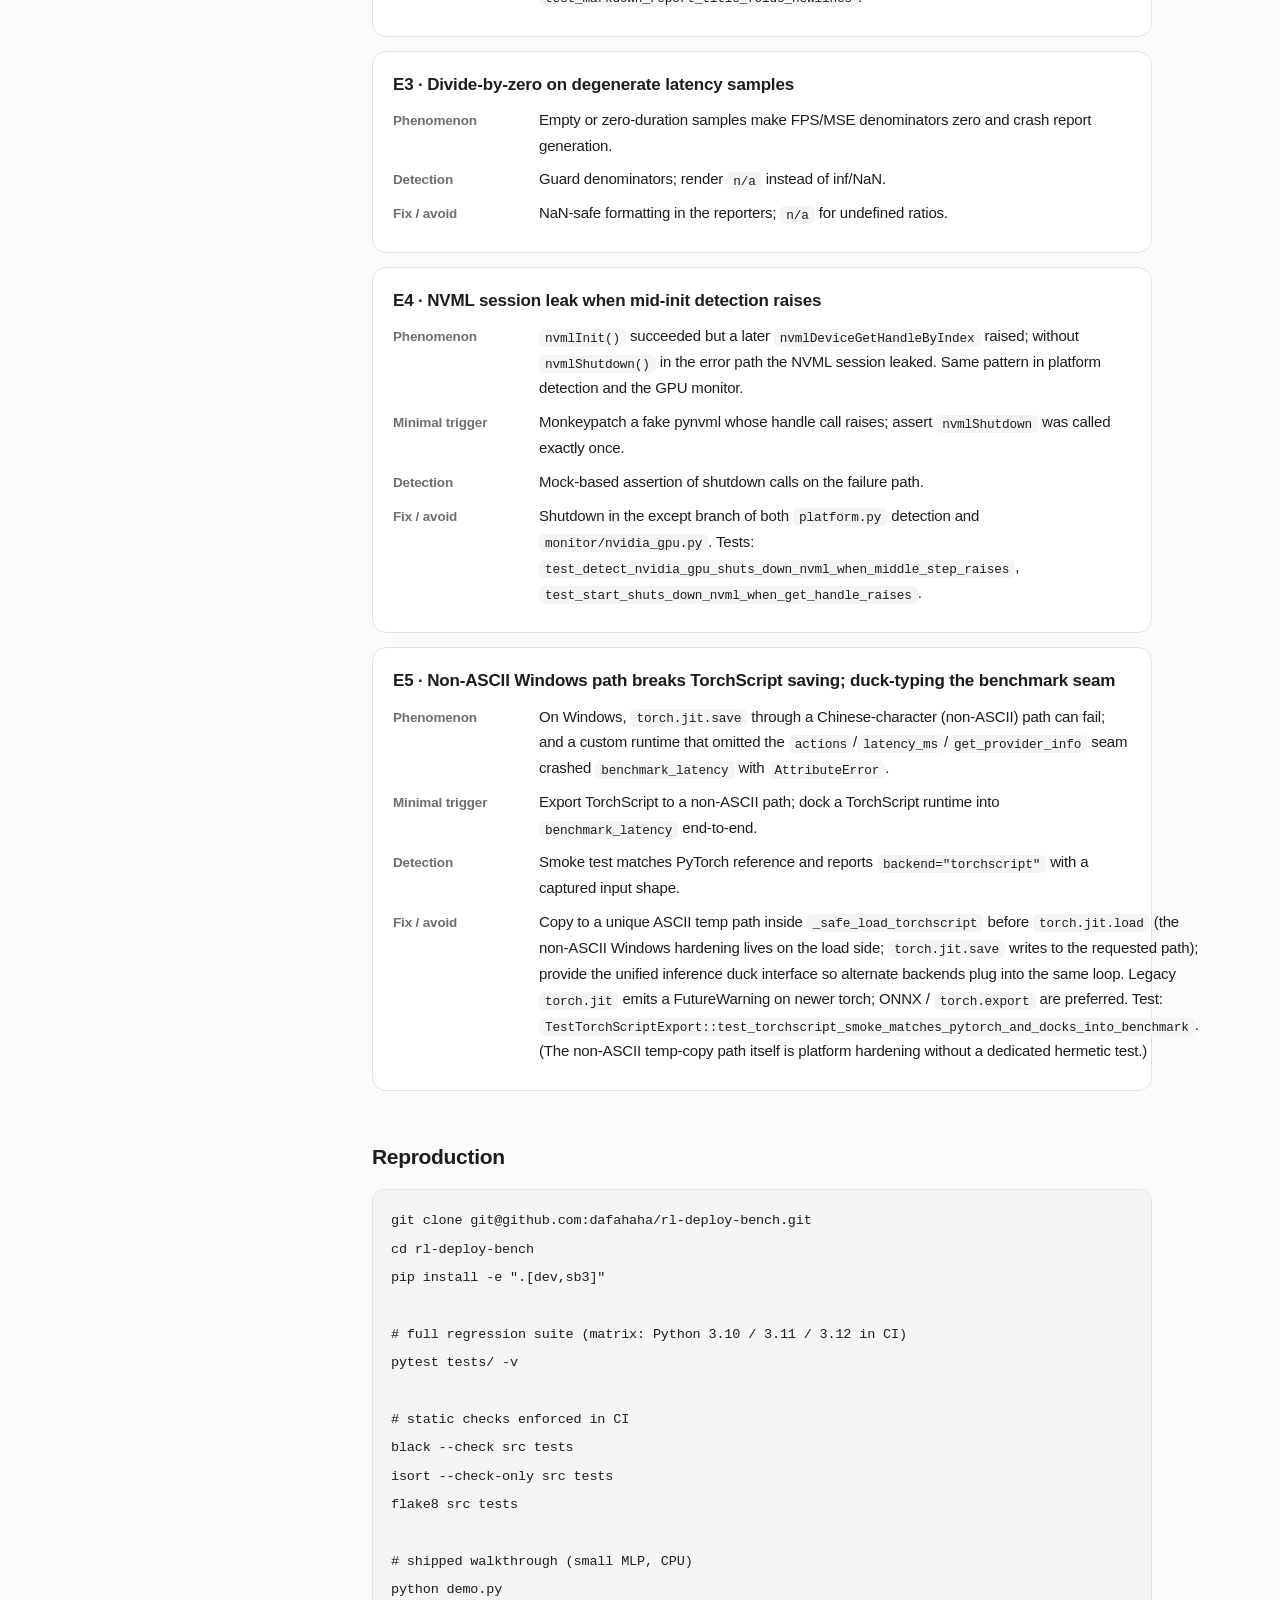
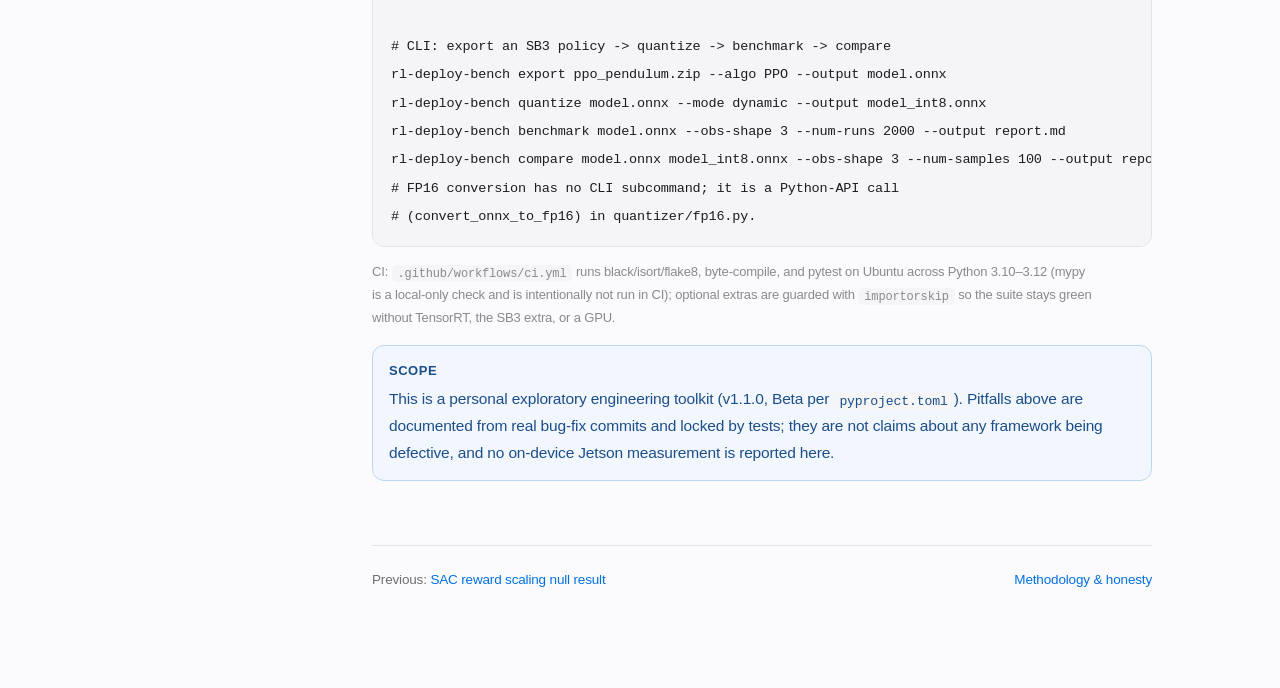
==== commit f749ea0c: "docs: correct CI/CLI facts in rl-deploy-bench pitfall note" ====
--- a/docs/deploy-bench.html
+++ b/docs/deploy-bench.html
@@ -212,7 +212,7 @@
   <div class="row"><b>Phenomenon</b><div>On Windows, <code>torch.jit.save</code> through a Chinese-character (non-ASCII) path can fail; and a custom runtime that omitted the <code>actions</code>/<code>latency_ms</code>/<code>get_provider_info</code> seam crashed <code>benchmark_latency</code> with <code>AttributeError</code>.</div></div>
   <div class="row"><b>Minimal trigger</b><div>Export TorchScript to a non-ASCII path; dock a TorchScript runtime into <code>benchmark_latency</code> end-to-end.</div></div>
   <div class="row"><b>Detection</b><div>Smoke test matches PyTorch reference and reports <code>backend="torchscript"</code> with a captured input shape.</div></div>
-  <div class="row"><b>Fix / avoid</b><div>Copy to a unique ASCII temp path before <code>torch.jit.save</code> in <code>exporter/torchscript_export.py</code>; provide the unified inference duck interface so alternate backends plug into the same loop. Legacy <code>torch.jit</code> emits a FutureWarning on newer torch; ONNX / <code>torch.export</code> are preferred. Test: <code>TestTorchScriptExport::test_torchscript_smoke_matches_pytorch_and_docks_into_benchmark</code>. (The non-ASCII temp-copy path itself is platform hardening without a dedicated hermetic test.)</div></div>
+  <div class="row"><b>Fix / avoid</b><div>Copy to a unique ASCII temp path inside <code>_safe_load_torchscript</code> before <code>torch.jit.load</code> (the non-ASCII Windows hardening lives on the load side; <code>torch.jit.save</code> writes to the requested path); provide the unified inference duck interface so alternate backends plug into the same loop. Legacy <code>torch.jit</code> emits a FutureWarning on newer torch; ONNX / <code>torch.export</code> are preferred. Test: <code>TestTorchScriptExport::test_torchscript_smoke_matches_pytorch_and_docks_into_benchmark</code>. (The non-ASCII temp-copy path itself is platform hardening without a dedicated hermetic test.)</div></div>
 </div>
 
 <h2 id="repro" class="toc-anchor">Reproduction</h2>
@@ -231,15 +231,18 @@
 # shipped walkthrough (small MLP, CPU)
 python demo.py
 
-# CLI: export -&gt; convert/quantize -&gt; benchmark -&gt; compare
-rl-deploy-bench export model.pt --env Pendulum-v1 --output model.onnx
-rl-deploy-bench convert model.onnx --format fp16 --output model_fp16.onnx
+# CLI: export an SB3 policy -&gt; quantize -&gt; benchmark -&gt; compare
+rl-deploy-bench export ppo_pendulum.zip --algo PPO --output model.onnx
+rl-deploy-bench quantize model.onnx --mode dynamic --output model_int8.onnx
 rl-deploy-bench benchmark model.onnx --obs-shape 3 --num-runs 2000 --output report.md
-rl-deploy-bench compare fp32.onnx quant.onnx --obs-shape 3 --num-samples 100 --output report.html</code></pre>
+rl-deploy-bench compare model.onnx model_int8.onnx --obs-shape 3 --num-samples 100 --output report.html
+# FP16 conversion has no CLI subcommand; it is a Python-API call
+# (convert_onnx_to_fp16) in quantizer/fp16.py.</code></pre>
 <p class="src">
-  CI: <code>.github/workflows/ci.yml</code> runs lint (black/isort/flake8), mypy, and pytest on
-  Ubuntu across Python 3.10–3.12; optional extras are guarded with <code>importorskip</code> so the
-  suite stays green without TensorRT, the SB3 extra, or a GPU.
+  CI: <code>.github/workflows/ci.yml</code> runs black/isort/flake8, byte-compile, and pytest on
+  Ubuntu across Python 3.10–3.12 (mypy is a local-only check and is intentionally not run in CI);
+  optional extras are guarded with <code>importorskip</code> so the suite stays green without
+  TensorRT, the SB3 extra, or a GPU.
 </p>
 
 <div class="callout note">
